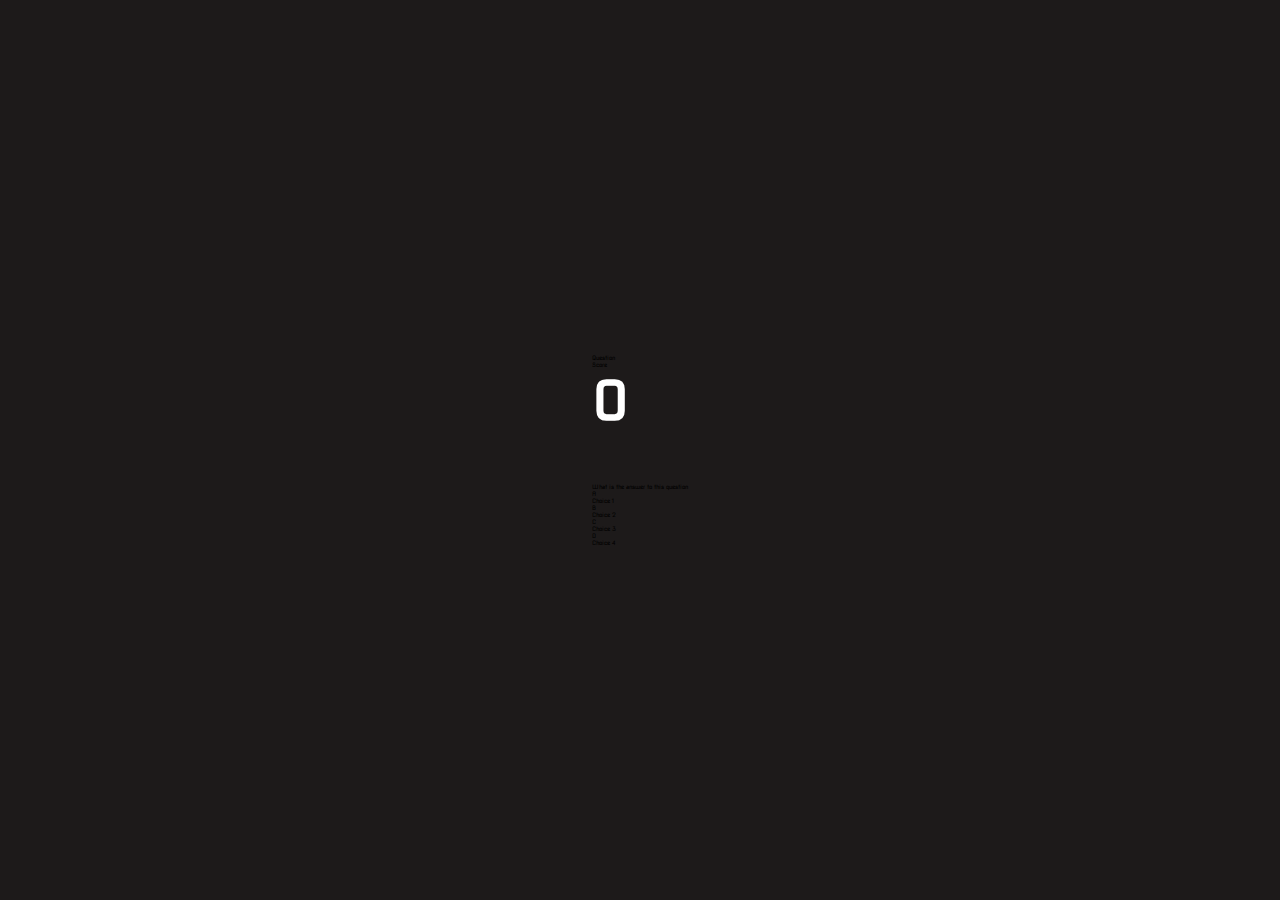
==== game.html @ 22be0db7 "Started quiz, updated index.html, styles.css and game.html" ====
<!DOCTYPE html>
<html lang="en">
<head>
    <meta charset="UTF-8">
    <meta http-equiv="X-UA-Compatible" content="IE=edge">
    <meta name="viewport" content="width=device-width, initial-scale=1.0">
    <title>Quiz Page</title>
    <link rel="stylesheet" href="style.css">
    <link rel="stylesheet" href="game.css">
</head>
<body>
    <div class="container">
        <div id="game" class="justify-center flex-column">
            <div id="hud">
                <div class="hud-item">
                    <p id="progressText" class="hud-prefix">
                        Question
                    </p>
                    <div class="progressBar">
                        <div id="progressBarFull"></div>
                    </div>
                </div>
                <div class="hud-item">
                    <p class="hud-prefix">
                        Score
                    </p>
                    <h1 class="hud-main-text" id="score">
                        0
                    </h1>
                </div>
            </div>
            <div id="question">What is the answer to this question</div>
            <div class="choice-container">
                <p class="choice-prefix">A</p>
                <p class="choice-text" data-number="1">Choice 1</p>
            </div>
            <div class="choice-container">
                <p class="choice-prefix">B</p>
                <p class="choice-text" data-number="2">Choice 2</p>
            </div>
            <div class="choice-container">
                <p class="choice-prefix">C</p>
                <p class="choice-text" data-number="3">Choice 3</p>
            </div>
            <div class="choice-container">
                <p class="choice-prefix">D</p>
                <p class="choice-text" data-number="4">Choice 4</p>
            </div>
        </div>
    </div>
</body>
</html>
---- style.css ----
@import url('https://fonts.googleapis.com/css2?family=Nova+Square&display=swap');

body {
    background-color: rgb(29, 26, 26);
}

* {
    box-sizing: border-box;
    margin: 0;
    padding: 0;
    font-size: 62.5%;
    font-family: 'Nova Square', cursive;
}

h1 {
    font-size: 5.4rem;
    color: white;
    margin-bottom: 5rem;
}

h2 {
    font-size: 4.2rem;
    margin-bottom: 4rem;
}

.container {
    width: 100vw;
    height: 100vh;
    display: flex;
    justify-content: center;
    align-items: center;
    max-width: 80rem;
    margin: 0 auto;
    padding: 2rem;
}

.flex-column {
    display: flex;
    flex-direction: column;
}

.flex-center {
    justify-content: center;
    align-items: center;
}

.justify-center {
    justify-content: center;
}
.text-center {
    text-align: center;
}

.hidden {
    display: none;
}

.btn {
    font-size:2.4rem;
    padding: 2rem 0;
    width: 30rem;
    text-align: center;
    margin-bottom: 1rem;
    text-decoration: none;
    color: rgb(28, 26, 26);
    background: linear-gradient(90deg, rgb(18, 92, 255) 0%, rgb(0, 102, 255) 100%);
    border-radius: 4px;
}
.btn:hover {
    cursor: pointer;
    box-shadow: 0 0.4rem 1.4rem 0 rgba(8, 114, 244, 0.6);
    transition: transform 150ms;
    transform: scale(1.03);
}

.btn[disabled]:hover {
    cursor: not-allowed;
    box-shadow: none;
    transform: none;
}

#highscore-btn {
    background: linear-gradient(90deg, rgb(255, 247, 9) 0%, rgb(240, 221, 6) 100%);

}

#highscore-btn:hover {
    box-shadow: 0 0.4rem 1.4rem 0 rgba(255,255,0,0.5);
}

.fa-trophy {
    font-size: 2.5rem;
    margin-left: 1rem;
}
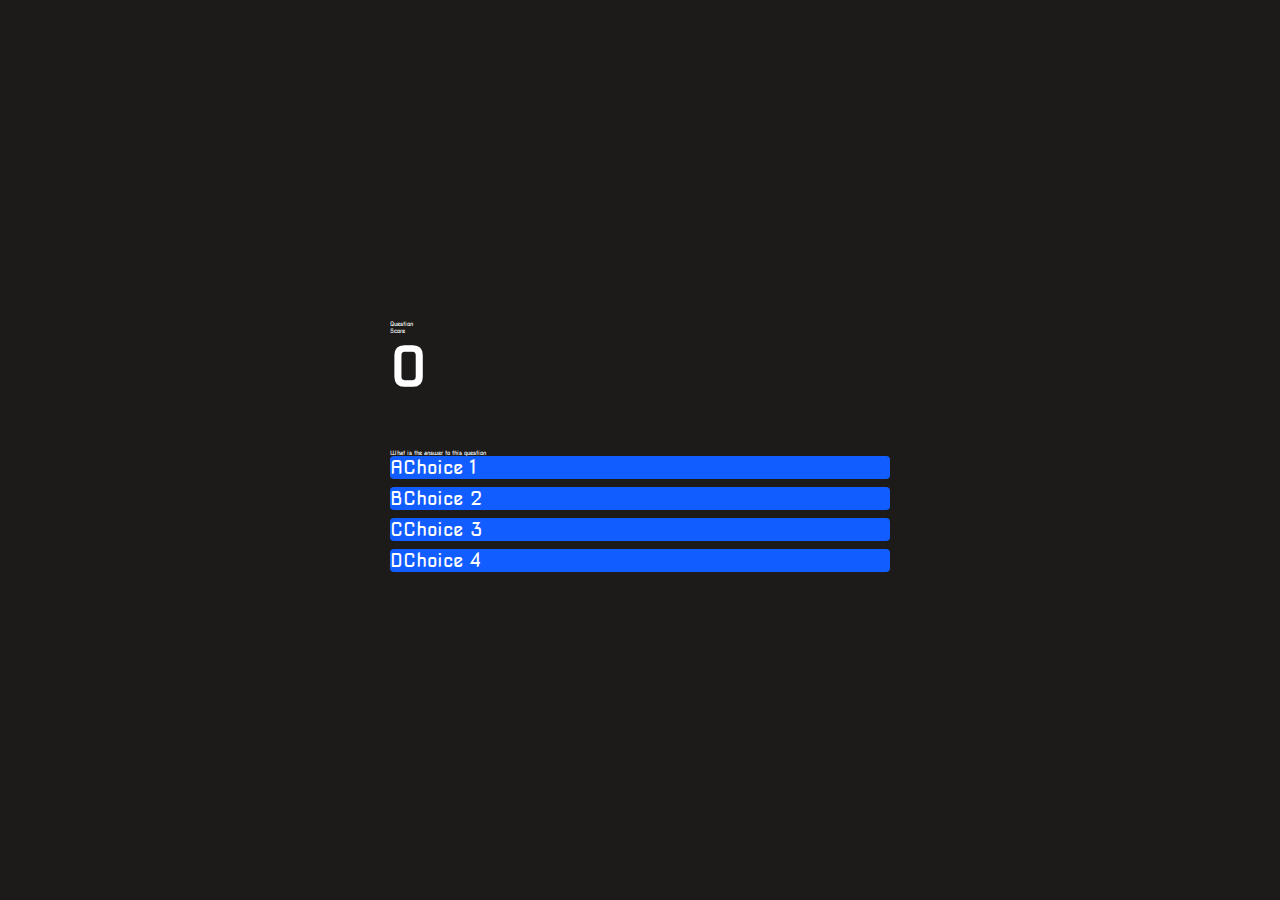
==== commit f0597271: "Made correction on game.html and updated game.css" ====
--- a/game.html
+++ b/game.html
@@ -16,7 +16,7 @@
                     <p id="progressText" class="hud-prefix">
                         Question
                     </p>
-                    <div class="progressBar">
+                    <div id="progressBar">
                         <div id="progressBarFull"></div>
                     </div>
                 </div>
@@ -48,5 +48,6 @@
             </div>
         </div>
     </div>
+    <script src="game.js"></script>
 </body>
 </html>--- a/game.css
+++ b/game.css
@@ -0,0 +1,20 @@
+body {
+    color: white;
+}
+
+.choice-container {
+    display: flex;
+    margin-bottom: 0.8rem;
+    width: 100%;
+    border-radius: 4px;
+    background: rgb(18, 93, 255);
+    font-size: 3rem;
+    min-width: 50rem;
+}
+
+.choice-container:hover {
+    cursor: pointer;
+    box-shadow: 0 0.4rem 1.4rem 0 rgba(6, 103, 247, 0.5);
+    transform: scale(1.02);
+    transform: transform 100ms;
+}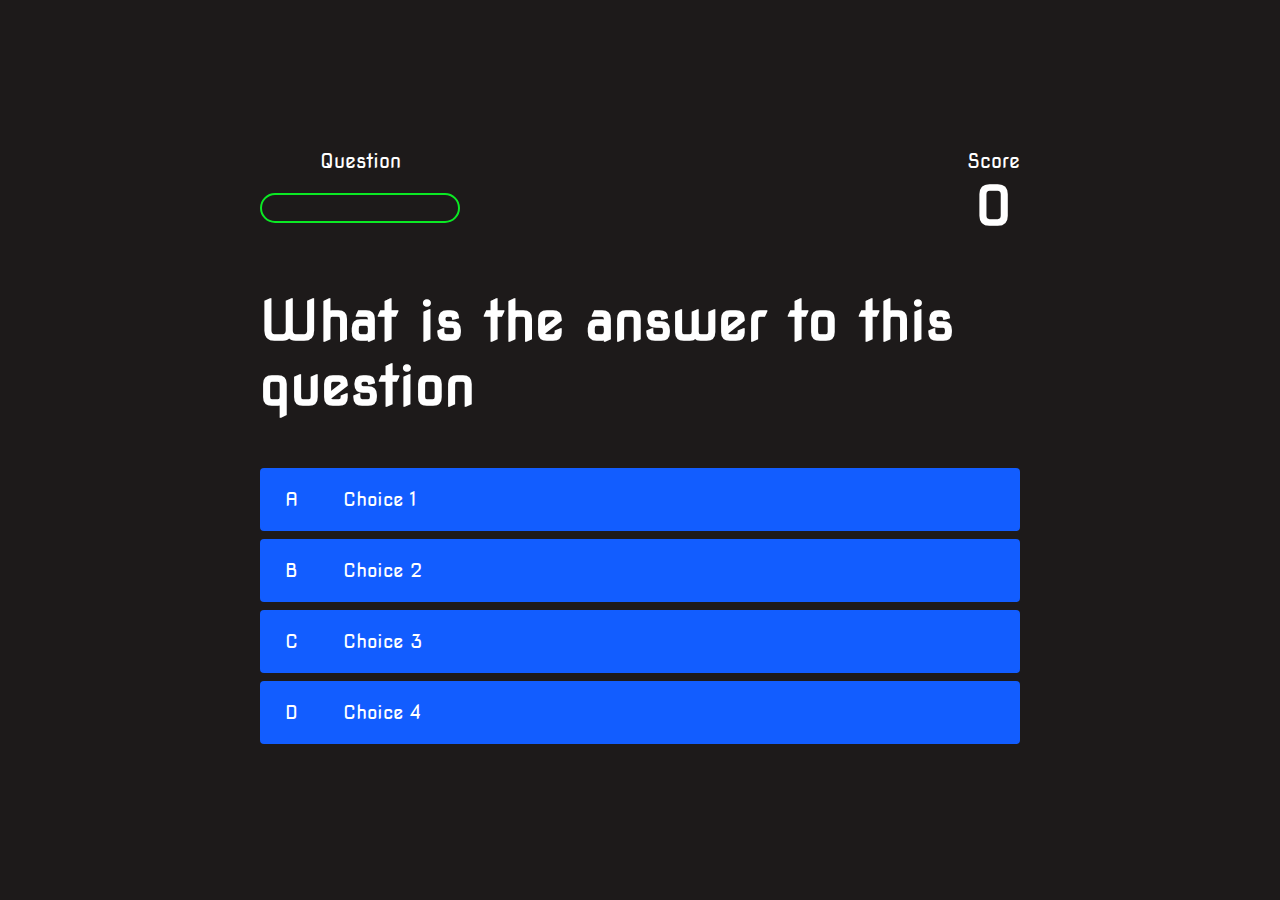
==== commit 6118731a: "Updated game.css and game.html" ====
--- a/game.html
+++ b/game.html
@@ -29,7 +29,7 @@
                     </h1>
                 </div>
             </div>
-            <div id="question">What is the answer to this question</div>
+            <h1 id="question">What is the answer to this question</h1>
             <div class="choice-container">
                 <p class="choice-prefix">A</p>
                 <p class="choice-text" data-number="1">Choice 1</p>
--- a/game.css
+++ b/game.css
@@ -17,4 +17,58 @@
     box-shadow: 0 0.4rem 1.4rem 0 rgba(6, 103, 247, 0.5);
     transform: scale(1.02);
     transform: transform 100ms;
+}
+
+.choice-prefix {
+    padding: 2rem 2.5rem;
+    color  : white;
+}
+
+.choice-text {
+    padding: 2rem;
+    width: 100%;
+}
+.correct {
+    background: linear-gradient(32deg, rgba(11, 233,36) 0%, rgb(41, 232, 111) 100%);
+}
+
+.incorrect {
+    background: linear-gradient(32deg, rgba(230, 29,29, 1) 0%, rgb(224, 11, 11, 1) 100%);
+}
+
+/* heads up display */
+
+#hud {
+    display: flex;
+    justify-content: space-between;
+}
+
+.hud-prefix {
+    text-align: center;
+    font-size: 2rem;
+}
+
+.hud-main-text {
+    text-align: center;
+}
+
+#progressBar {
+    width: 20rem;
+    height: 3rem;
+    border: 0.2rem solid rgb(11, 233, 36);
+    margin-top: 2rem;
+    border-radius: 50px;
+    overflow: hidden;
+}
+
+#progressBarFull {
+    height: 100%;
+    background: rgb(11, 233, 36);
+    width: 0%;
+}
+
+@media screen and (max-width: 768px) {
+    .choice-container {
+        min-width: 40rem;
+    }
 }